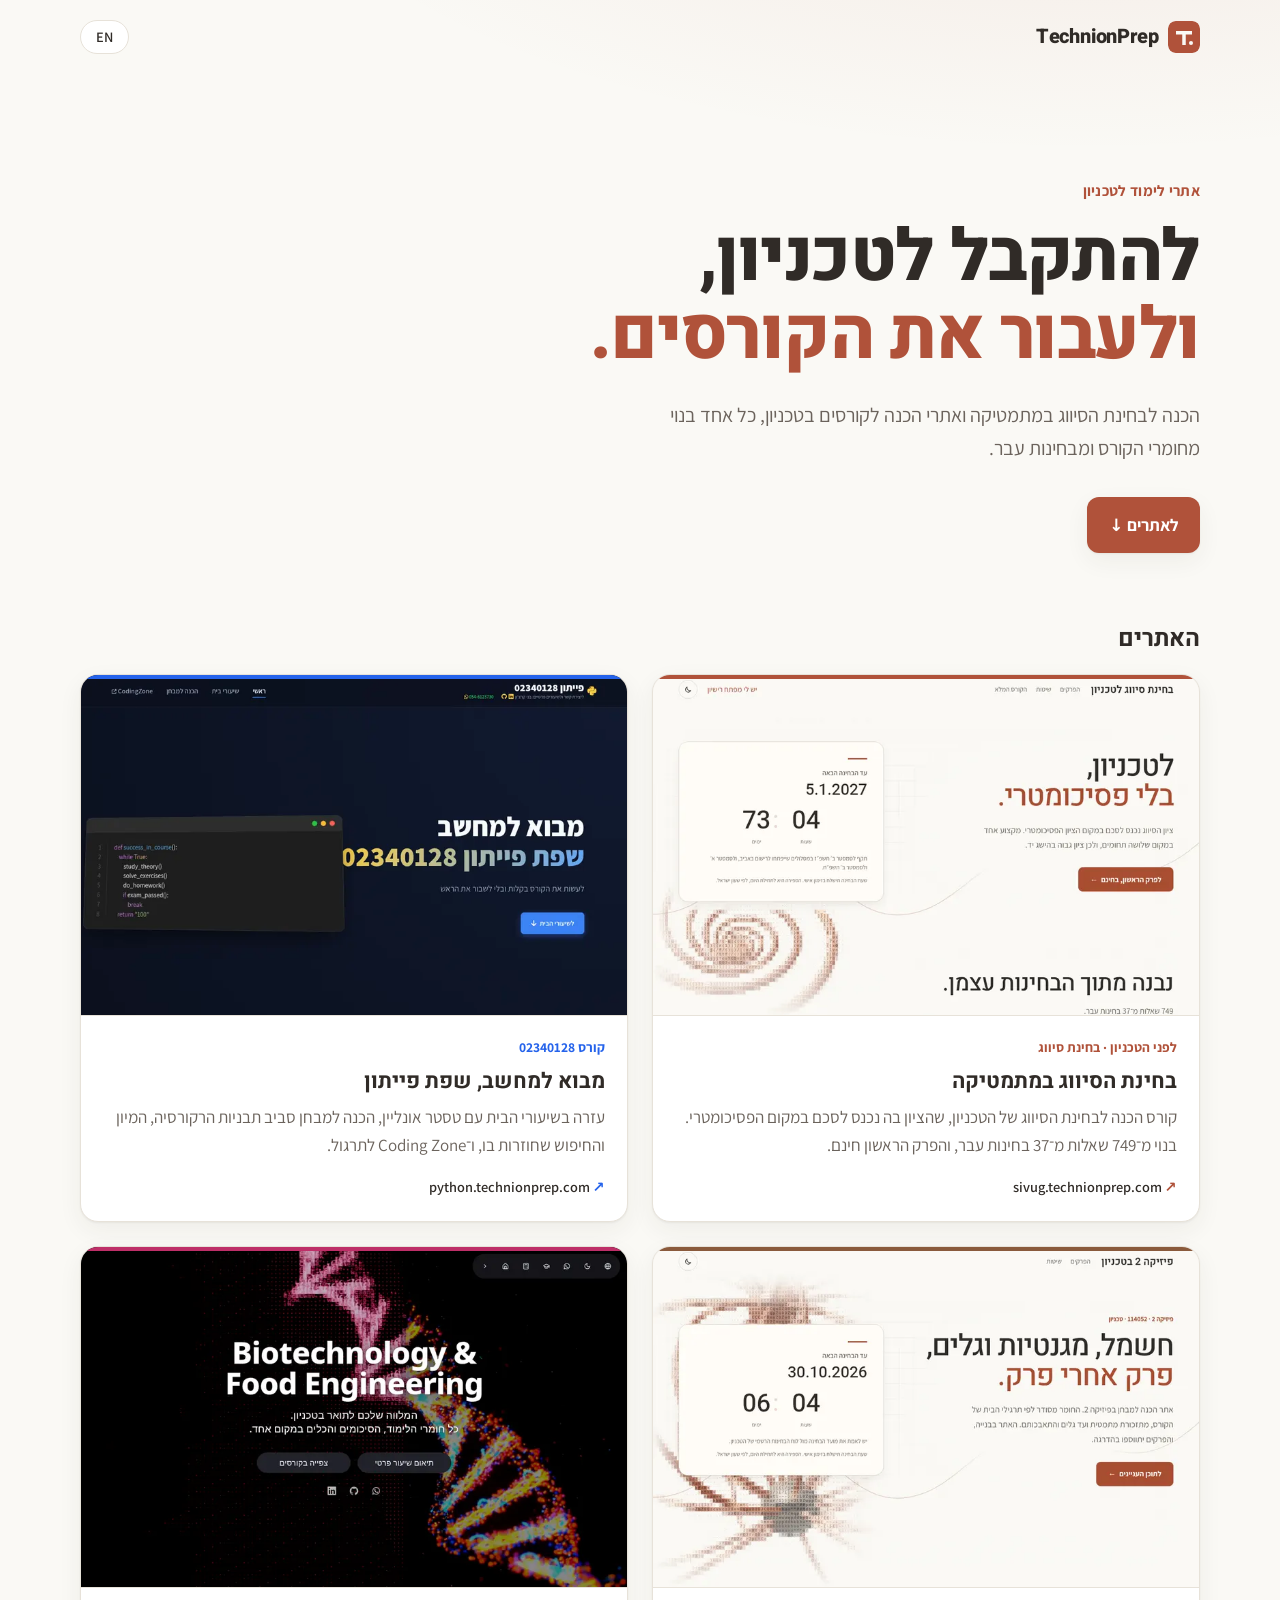
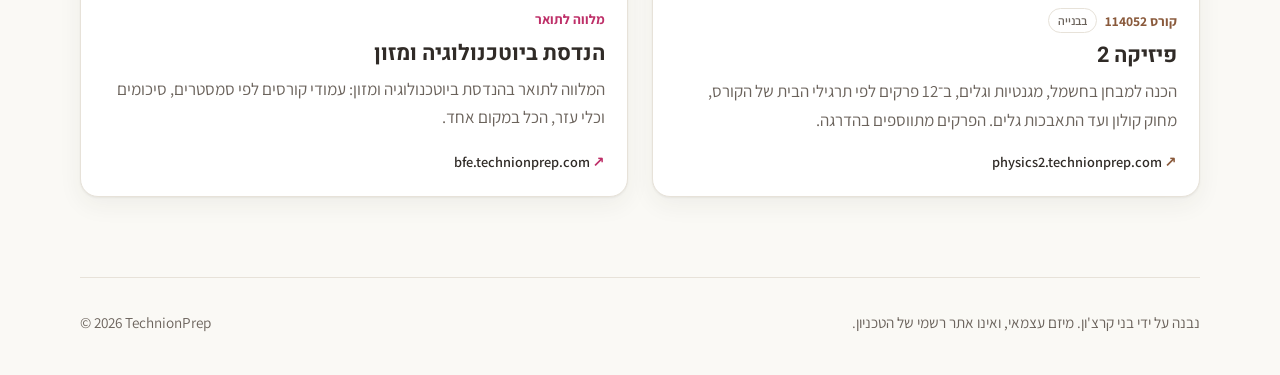
==== index.html @ fe048820 "Add technionprep.com landing page showcasing the subdomain study sites" ====
<!doctype html>
<html lang="he" dir="rtl">
<head>
<meta charset="utf-8">
<meta name="viewport" content="width=device-width, initial-scale=1">
<title>TechnionPrep · אתרי הכנה ללימודים בטכניון</title>
<meta name="description" content="TechnionPrep: אתרי הכנה ולמידה לטכניון. בחינת הסיווג במתמטיקה, מבוא למחשב בפייתון, פיזיקה 2, וחומרי הלימוד של הנדסת ביוטכנולוגיה ומזון.">
<meta name="theme-color" content="#FAF9F5" media="(prefers-color-scheme: light)">
<meta name="theme-color" content="#1C1A18" media="(prefers-color-scheme: dark)">
<link rel="canonical" href="https://technionprep.com/">
<link rel="icon" href="/assets/favicon.svg" type="image/svg+xml">
<link rel="icon" href="/favicon.png" type="image/png" sizes="32x32">
<link rel="apple-touch-icon" href="/assets/apple-touch-icon.png">
<meta property="og:type" content="website">
<meta property="og:site_name" content="TechnionPrep">
<meta property="og:locale" content="he_IL">
<meta property="og:url" content="https://technionprep.com/">
<meta property="og:title" content="TechnionPrep · אתרי הכנה ללימודים בטכניון">
<meta property="og:description" content="בחינת הסיווג, מבוא למחשב בפייתון, פיזיקה 2 והנדסת ביוטכנולוגיה ומזון. כל אתרי ההכנה במקום אחד.">
<meta property="og:image" content="https://technionprep.com/assets/og-image.png">
<meta property="og:image:width" content="1200">
<meta property="og:image:height" content="630">
<meta name="twitter:card" content="summary_large_image">
<link rel="preconnect" href="https://fonts.googleapis.com">
<link rel="preconnect" href="https://fonts.gstatic.com" crossorigin>
<link rel="stylesheet" href="https://fonts.googleapis.com/css2?family=Assistant:wght@400;600;700&family=Heebo:wght@500;700;800&display=swap">
<link rel="stylesheet" href="/assets/style.css">
</head>
<body>
<a class="skip" href="#sites" data-en="Skip to content">דילוג לתוכן</a>

<header class="top wrap">
  <a class="brand" href="/" aria-label="TechnionPrep">
    <img src="/assets/favicon.svg" alt="" width="32" height="32">
    <span>TechnionPrep</span>
  </a>
  <button class="lang" type="button" id="lang" aria-label="Switch to English" data-en-label="עברית">EN</button>
</header>

<main>
  <section class="hero wrap">
    <p class="eyebrow" data-en="Study sites for Technion students">אתרי לימוד לטכניון</p>
    <h1><span data-en="Getting into the Technion,">להתקבל לטכניון,</span> <em data-en="and getting through it.">ולעבור את הקורסים.</em></h1>
    <p class="lead" data-en="Prep for the Technion math classification exam, and study sites for specific courses. Each one is built from the course material and past exams.">הכנה לבחינת הסיווג במתמטיקה ואתרי הכנה לקורסים בטכניון, כל אחד בנוי מחומרי הקורס ומבחינות עבר.</p>
    <a class="cta" href="#sites" data-en="See the sites ↓">לאתרים ↓</a>
  </section>

  <section id="sites" class="wrap" aria-labelledby="sites-title">
    <h2 id="sites-title" class="section-title" data-en="The sites">האתרים</h2>
    <ul class="grid">
      <li class="card" style="--accent:#B0523A">
        <a class="thumb" href="https://sivug.technionprep.com" tabindex="-1" aria-hidden="true"><img src="/assets/shots/sivug.webp" alt="" width="800" height="500" loading="lazy"></a>
        <div class="body">
          <p class="tag" data-en="Before the Technion · Classification exam">לפני הטכניון · בחינת סיווג</p>
          <h3><a href="https://sivug.technionprep.com" data-en="Math classification exam">בחינת הסיווג במתמטיקה</a></h3>
          <p data-en="A prep course for the Technion math classification exam, whose score counts toward admission instead of the psychometric exam. Built from 749 questions across 37 past exams; the first chapter is free.">קורס הכנה לבחינת הסיווג של הטכניון, שהציון בה נכנס לסכם במקום הפסיכומטרי. בנוי מ־749 שאלות מ־37 בחינות עבר, והפרק הראשון חינם.</p>
          <span class="url" dir="ltr">sivug.technionprep.com</span>
        </div>
      </li>
      <li class="card" style="--accent:#2563EB">
        <a class="thumb" href="https://python.technionprep.com" tabindex="-1" aria-hidden="true"><img src="/assets/shots/python.webp" alt="" width="800" height="500" loading="lazy"></a>
        <div class="body">
          <p class="tag" data-en="Course 02340128">קורס 02340128</p>
          <h3><a href="https://python.technionprep.com" data-en="Intro to CS in Python">מבוא למחשב, שפת פייתון</a></h3>
          <p data-en="Homework help with an online homework tester, exam prep built around recurring recursion, sorting and search patterns, and the Coding Zone for practice.">עזרה בשיעורי הבית עם טסטר אונליין, הכנה למבחן סביב תבניות הרקורסיה, המיון והחיפוש שחוזרות בו, ו־Coding Zone לתרגול.</p>
          <span class="url" dir="ltr">python.technionprep.com</span>
        </div>
      </li>
      <li class="card" style="--accent:#8A5A3C">
        <a class="thumb" href="https://physics2.technionprep.com" tabindex="-1" aria-hidden="true"><img src="/assets/shots/physics2.webp" alt="" width="800" height="500" loading="lazy"></a>
        <div class="body">
          <p class="tag"><span data-en="Course 114052">קורס 114052</span> <span class="badge" data-en="In progress">בבנייה</span></p>
          <h3><a href="https://physics2.technionprep.com" data-en="Physics 2">פיזיקה 2</a></h3>
          <p data-en="Exam prep for electricity, magnetism and waves, in 12 chapters that follow the course homework, from Coulomb's law to wave interference. Chapters are being added gradually.">הכנה למבחן בחשמל, מגנטיות וגלים, ב־12 פרקים לפי תרגילי הבית של הקורס, מחוק קולון ועד התאבכות גלים. הפרקים מתווספים בהדרגה.</p>
          <span class="url" dir="ltr">physics2.technionprep.com</span>
        </div>
      </li>
      <li class="card" style="--accent:#BE2F68">
        <a class="thumb" href="https://bfe.technionprep.com" tabindex="-1" aria-hidden="true"><img src="/assets/shots/bfe.webp" alt="" width="800" height="500" loading="lazy"></a>
        <div class="body">
          <p class="tag" data-en="Degree companion">מלווה לתואר</p>
          <h3><a href="https://bfe.technionprep.com" data-en="Biotechnology &amp; Food Engineering">הנדסת ביוטכנולוגיה ומזון</a></h3>
          <p data-en="A companion for the Biotechnology and Food Engineering degree: course pages organized by semester, summaries, and study tools in one place.">המלווה לתואר בהנדסת ביוטכנולוגיה ומזון: עמודי קורסים לפי סמסטרים, סיכומים וכלי עזר, הכל במקום אחד.</p>
          <span class="url" dir="ltr">bfe.technionprep.com</span>
        </div>
      </li>
    </ul>
  </section>
</main>

<footer class="foot wrap">
  <p><span data-en="Built by Beny Karachun.">נבנה על ידי בני קרצ'ון.</span> <span data-en="An independent project, not an official Technion website.">מיזם עצמאי, ואינו אתר רשמי של הטכניון.</span></p>
  <p dir="ltr">© <span id="y">2026</span> TechnionPrep</p>
</footer>

<script src="/assets/lang.js" defer></script>
</body>
</html>
---- assets/style.css ----
:root{
  --bg:#FAF9F5; --surface:#FFFFFF; --ink:#302B27; --muted:#6B635C; --line:#E7E2D9;
  --brand:#B0523A; --brand-ink:#FFFFFF; --shadow:0 1px 2px rgba(48,43,39,.06),0 8px 24px rgba(48,43,39,.06);
  --radius:18px; --max:1120px;
  --font:"Assistant",system-ui,-apple-system,"Segoe UI",Arial,sans-serif;
  --display:"Heebo","Assistant",system-ui,Arial,sans-serif;
  color-scheme:light dark;
}
@media (prefers-color-scheme:dark){
  :root{--bg:#1C1A18;--surface:#262320;--ink:#F1ECE5;--muted:#B3AA9F;--line:#3A3531;--brand:#D9775C;--brand-ink:#1C1A18;
  --shadow:0 1px 2px rgba(0,0,0,.3),0 8px 24px rgba(0,0,0,.25)}
}
*{box-sizing:border-box}
html{scroll-behavior:smooth}
@media (prefers-reduced-motion:reduce){html{scroll-behavior:auto}*{transition:none!important}}
body{margin:0;min-height:100vh;background-repeat:no-repeat;background:var(--bg);color:var(--ink);font:400 1.0625rem/1.65 var(--font);-webkit-font-smoothing:antialiased;
  background-image:radial-gradient(1200px 500px at 85% -10%,color-mix(in srgb,var(--brand) 10%,transparent),transparent 70%)}
img{max-width:100%;display:block}
a{color:inherit}
.wrap{width:min(100% - 2.5rem,var(--max));margin-inline:auto}
.skip{position:absolute;inset-inline-start:1rem;top:-3rem;background:var(--ink);color:var(--bg);padding:.5rem 1rem;border-radius:8px;z-index:10}
.skip:focus{top:1rem}
:focus-visible{outline:3px solid var(--brand);outline-offset:3px;border-radius:6px}

.top{display:flex;align-items:center;justify-content:space-between;padding-block:1.25rem}
.brand{display:inline-flex;align-items:center;gap:.6rem;text-decoration:none;font:800 1.25rem/1 var(--display);letter-spacing:-.01em}
.brand img{border-radius:8px}
.lang{font:600 .9rem/1 var(--font);color:var(--ink);background:var(--surface);border:1px solid var(--line);border-radius:999px;padding:.55rem .95rem;cursor:pointer;min-width:3rem}
.lang:hover{border-color:var(--brand)}

.hero{padding-block:clamp(3rem,9vw,6.5rem) clamp(2.5rem,6vw,4.5rem)}
.eyebrow{margin:0 0 1rem;color:var(--brand);font-weight:700;font-size:.95rem;letter-spacing:.02em}
h1{margin:0;font:800 clamp(2.4rem,6.5vw,4.5rem)/1.08 var(--display);letter-spacing:-.02em;max-width:20ch}
h1 em{font-style:normal;color:var(--brand);display:block}
.lead{margin:1.5rem 0 2rem;max-width:56ch;color:var(--muted);font-size:clamp(1.05rem,2vw,1.25rem)}
.cta{display:inline-flex;align-items:center;gap:.5rem;background:var(--brand);color:var(--brand-ink);text-decoration:none;font-weight:700;padding:.9rem 1.4rem;border-radius:12px;box-shadow:var(--shadow);transition:transform .15s}
.cta:hover{transform:translateY(-2px)}

.section-title{font:700 1.5rem/1.2 var(--display);margin:0 0 1.25rem}
.grid{list-style:none;margin:0;padding:0;display:grid;gap:1.25rem;grid-template-columns:repeat(auto-fill,minmax(min(100%,320px),1fr))}
@media (min-width:900px){.grid{grid-template-columns:repeat(2,1fr);gap:1.5rem}}
.card{position:relative;display:flex;flex-direction:column;background:var(--surface);border:1px solid var(--line);border-radius:var(--radius);overflow:hidden;box-shadow:var(--shadow);transition:transform .2s,border-color .2s}
.card:hover,.card:focus-within{transform:translateY(-3px);border-color:color-mix(in srgb,var(--accent) 55%,var(--line))}
.card::before{content:"";position:absolute;inset-inline:0;top:0;height:4px;background:var(--accent);z-index:1}
.thumb{display:block;aspect-ratio:16/10;overflow:hidden;background:var(--line);border-bottom:1px solid var(--line)}
.thumb img{width:100%;height:100%;object-fit:cover;object-position:top;transition:transform .4s}
.card:hover .thumb img{transform:scale(1.03)}
.body{padding:1.25rem 1.4rem 1.4rem;display:flex;flex-direction:column;gap:.5rem;flex:1}
.tag{margin:0;font-size:.85rem;font-weight:700;color:var(--accent);display:flex;gap:.5rem;align-items:center;flex-wrap:wrap}
@media (prefers-color-scheme:dark){.tag{color:color-mix(in srgb,var(--accent) 70%,white)}}
.badge{font-size:.75rem;font-weight:600;color:var(--muted);border:1px solid var(--line);border-radius:999px;padding:.1rem .55rem}
.card h3{margin:0;font:700 1.35rem/1.3 var(--display)}
.card h3 a{text-decoration:none}
.card h3 a::after{content:"";position:absolute;inset:0;z-index:2}
.card p:not(.tag){margin:0;color:var(--muted)}
.url{margin-top:auto;padding-top:.5rem;font-size:.9rem;font-weight:600;color:var(--ink);align-self:flex-start}
[dir=rtl] .url{align-self:flex-start}
.url::after{content:" ↗";color:var(--accent)}

.foot{margin-top:clamp(3rem,8vw,5rem);padding-block:2rem 2.5rem;border-top:1px solid var(--line);color:var(--muted);font-size:.95rem;display:flex;flex-wrap:wrap;justify-content:space-between;gap:.5rem 2rem}
.foot p{margin:0}
.notfound{min-height:60vh}
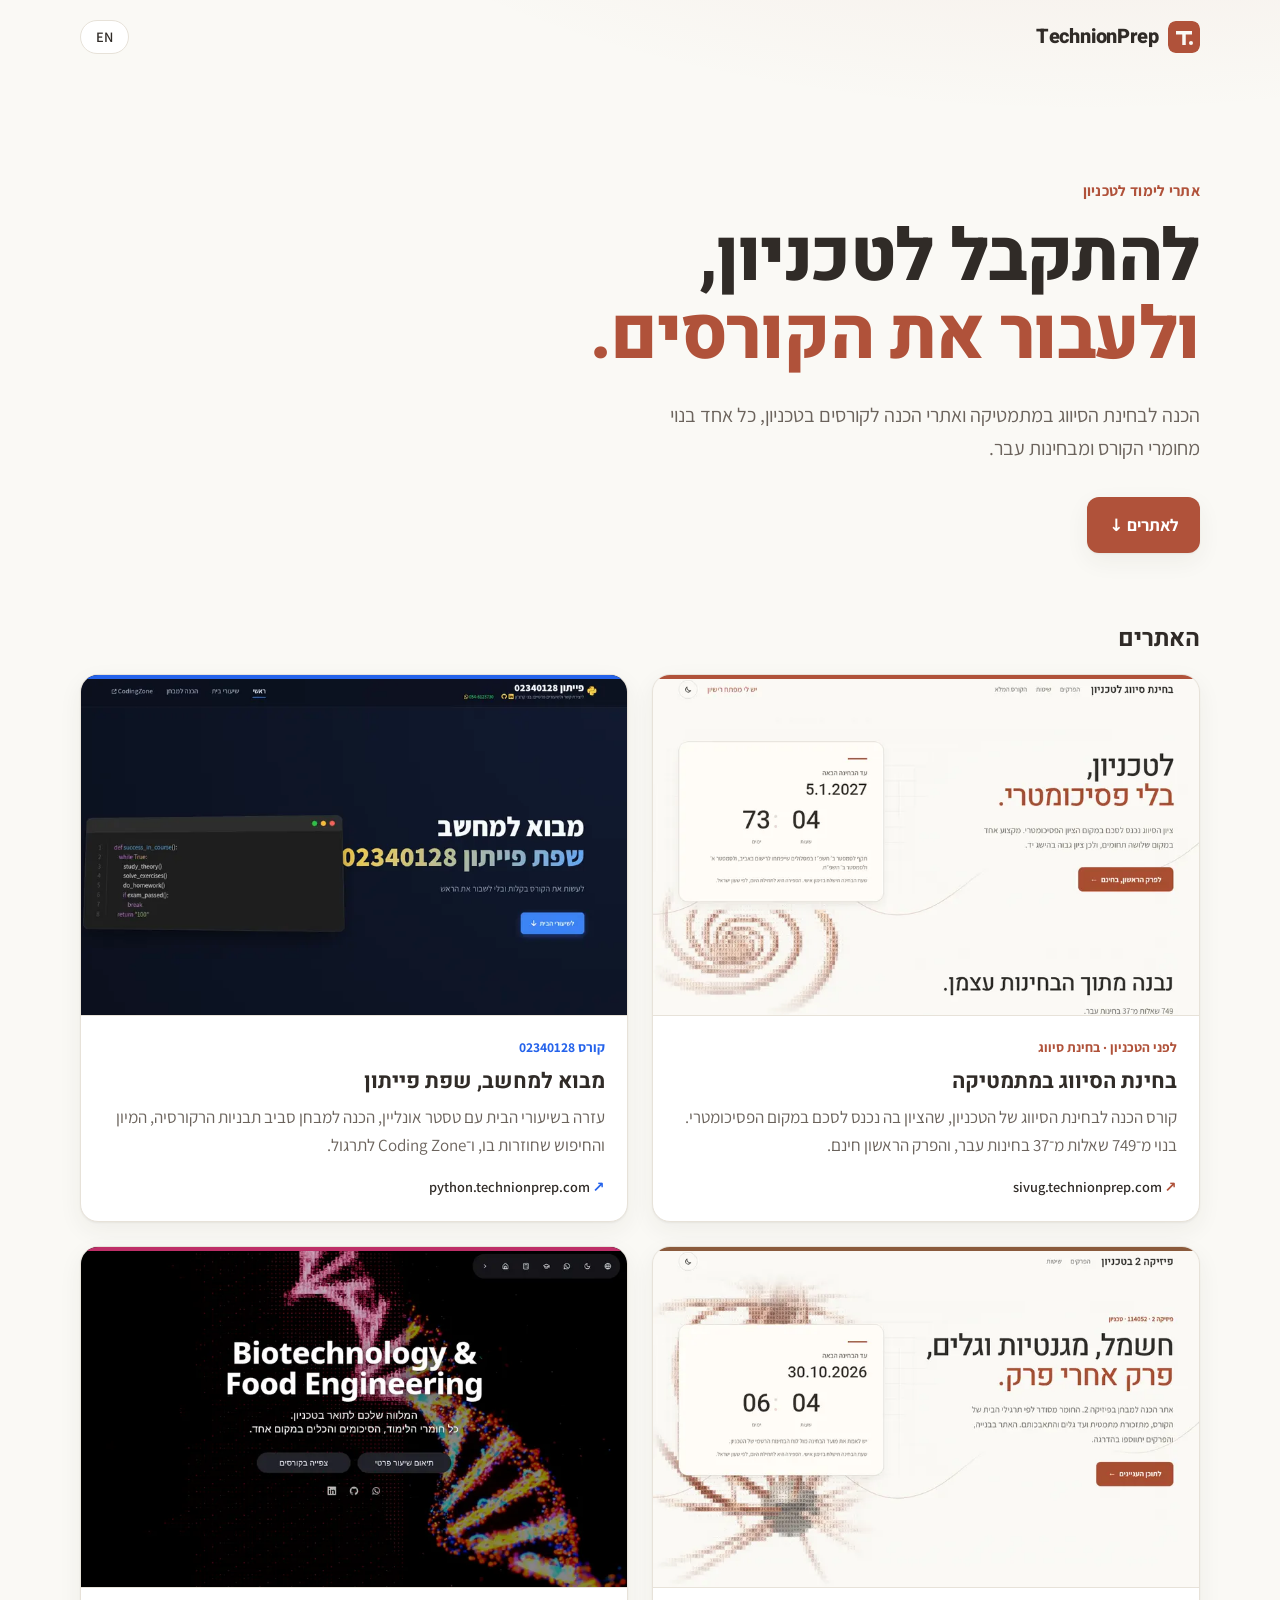
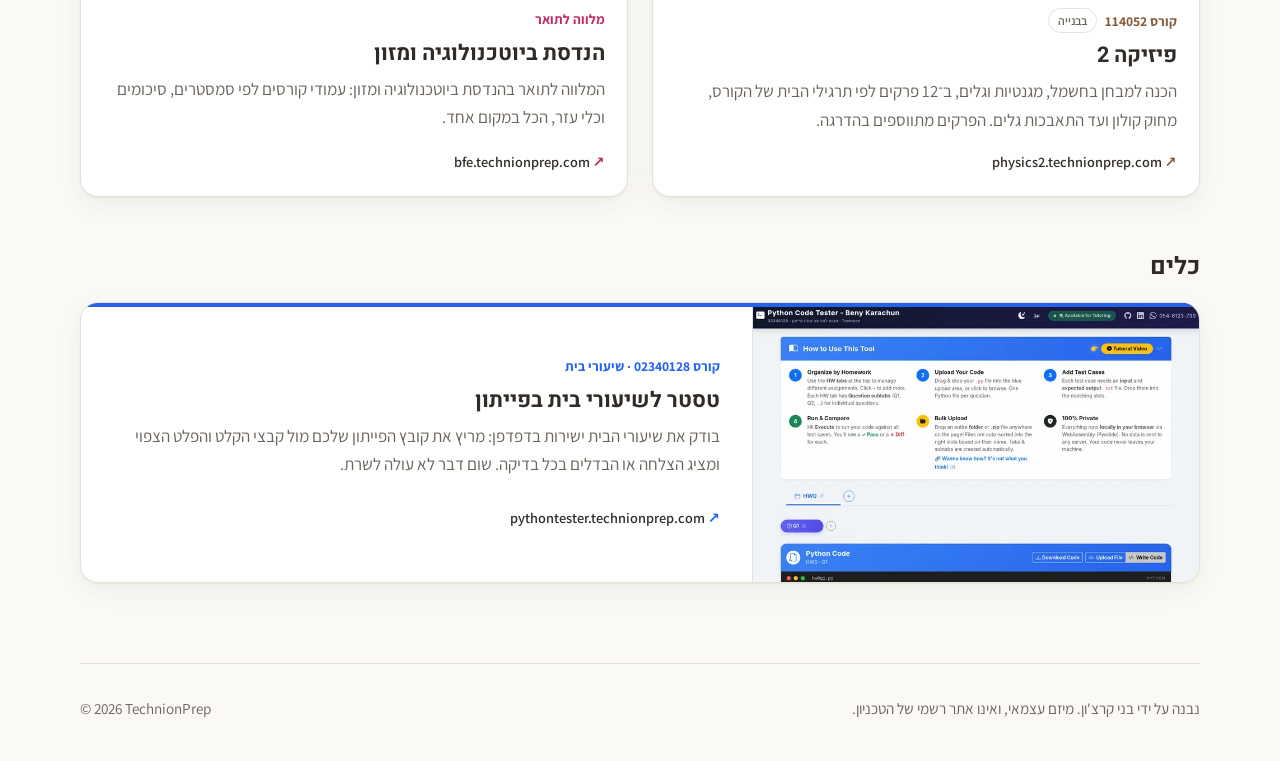
==== commit 66a46b6a: "Add tools section with the Python homework tester" ====
--- a/index.html
+++ b/index.html
@@ -4,7 +4,7 @@
 <meta charset="utf-8">
 <meta name="viewport" content="width=device-width, initial-scale=1">
 <title>TechnionPrep · אתרי הכנה ללימודים בטכניון</title>
-<meta name="description" content="TechnionPrep: אתרי הכנה ולמידה לטכניון. בחינת הסיווג במתמטיקה, מבוא למחשב בפייתון, פיזיקה 2, וחומרי הלימוד של הנדסת ביוטכנולוגיה ומזון.">
+<meta name="description" content="TechnionPrep: אתרי הכנה ולמידה לטכניון. בחינת הסיווג במתמטיקה, מבוא למחשב בפייתון, פיזיקה 2, חומרי הלימוד של הנדסת ביוטכנולוגיה ומזון, וטסטר לשיעורי בית בפייתון.">
 <meta name="theme-color" content="#FAF9F5" media="(prefers-color-scheme: light)">
 <meta name="theme-color" content="#1C1A18" media="(prefers-color-scheme: dark)">
 <link rel="canonical" href="https://technionprep.com/">
@@ -86,6 +86,20 @@
       </li>
     </ul>
   </section>
+  <section id="tools" class="wrap tools" aria-labelledby="tools-title">
+    <h2 id="tools-title" class="section-title" data-en="Tools">כלים</h2>
+    <ul class="grid grid-tools">
+      <li class="card card-wide" style="--accent:#2563EB">
+        <a class="thumb" href="https://pythontester.technionprep.com" tabindex="-1" aria-hidden="true"><img src="/assets/shots/pythontester.webp" alt="" width="800" height="500" loading="lazy"></a>
+        <div class="body">
+          <p class="tag" data-en="Course 02340128 · Homework">קורס 02340128 · שיעורי בית</p>
+          <h3><a href="https://pythontester.technionprep.com" data-en="Python homework tester">טסטר לשיעורי בית בפייתון</a></h3>
+          <p data-en="Checks your homework right in the browser: it runs your .py file against the input and expected-output files and shows a pass or a diff for each test. Nothing is uploaded to a server.">בודק את שיעורי הבית ישירות בדפדפן: מריץ את קובץ הפייתון שלכם מול קבצי הקלט והפלט הצפוי ומציג הצלחה או הבדלים בכל בדיקה. שום דבר לא עולה לשרת.</p>
+          <span class="url" dir="ltr">pythontester.technionprep.com</span>
+        </div>
+      </li>
+    </ul>
+  </section>
 </main>
 
 <footer class="foot wrap">
--- a/assets/style.css
+++ b/assets/style.css
@@ -60,3 +60,11 @@
 .foot{margin-top:clamp(3rem,8vw,5rem);padding-block:2rem 2.5rem;border-top:1px solid var(--line);color:var(--muted);font-size:.95rem;display:flex;flex-wrap:wrap;justify-content:space-between;gap:.5rem 2rem}
 .foot p{margin:0}
 .notfound{min-height:60vh}
+.tools{margin-top:clamp(2.5rem,6vw,3.5rem)}
+.grid-tools{grid-template-columns:1fr}
+@media (min-width:760px){
+  .card-wide{flex-direction:row}
+  .card-wide .thumb{flex:0 0 40%;aspect-ratio:16/10;border-bottom:0;border-inline-start:0;border-inline-end:1px solid var(--line)}
+  .card-wide .body{justify-content:center;padding:1.75rem 2rem}
+  .card-wide .url{margin-top:.75rem}
+}
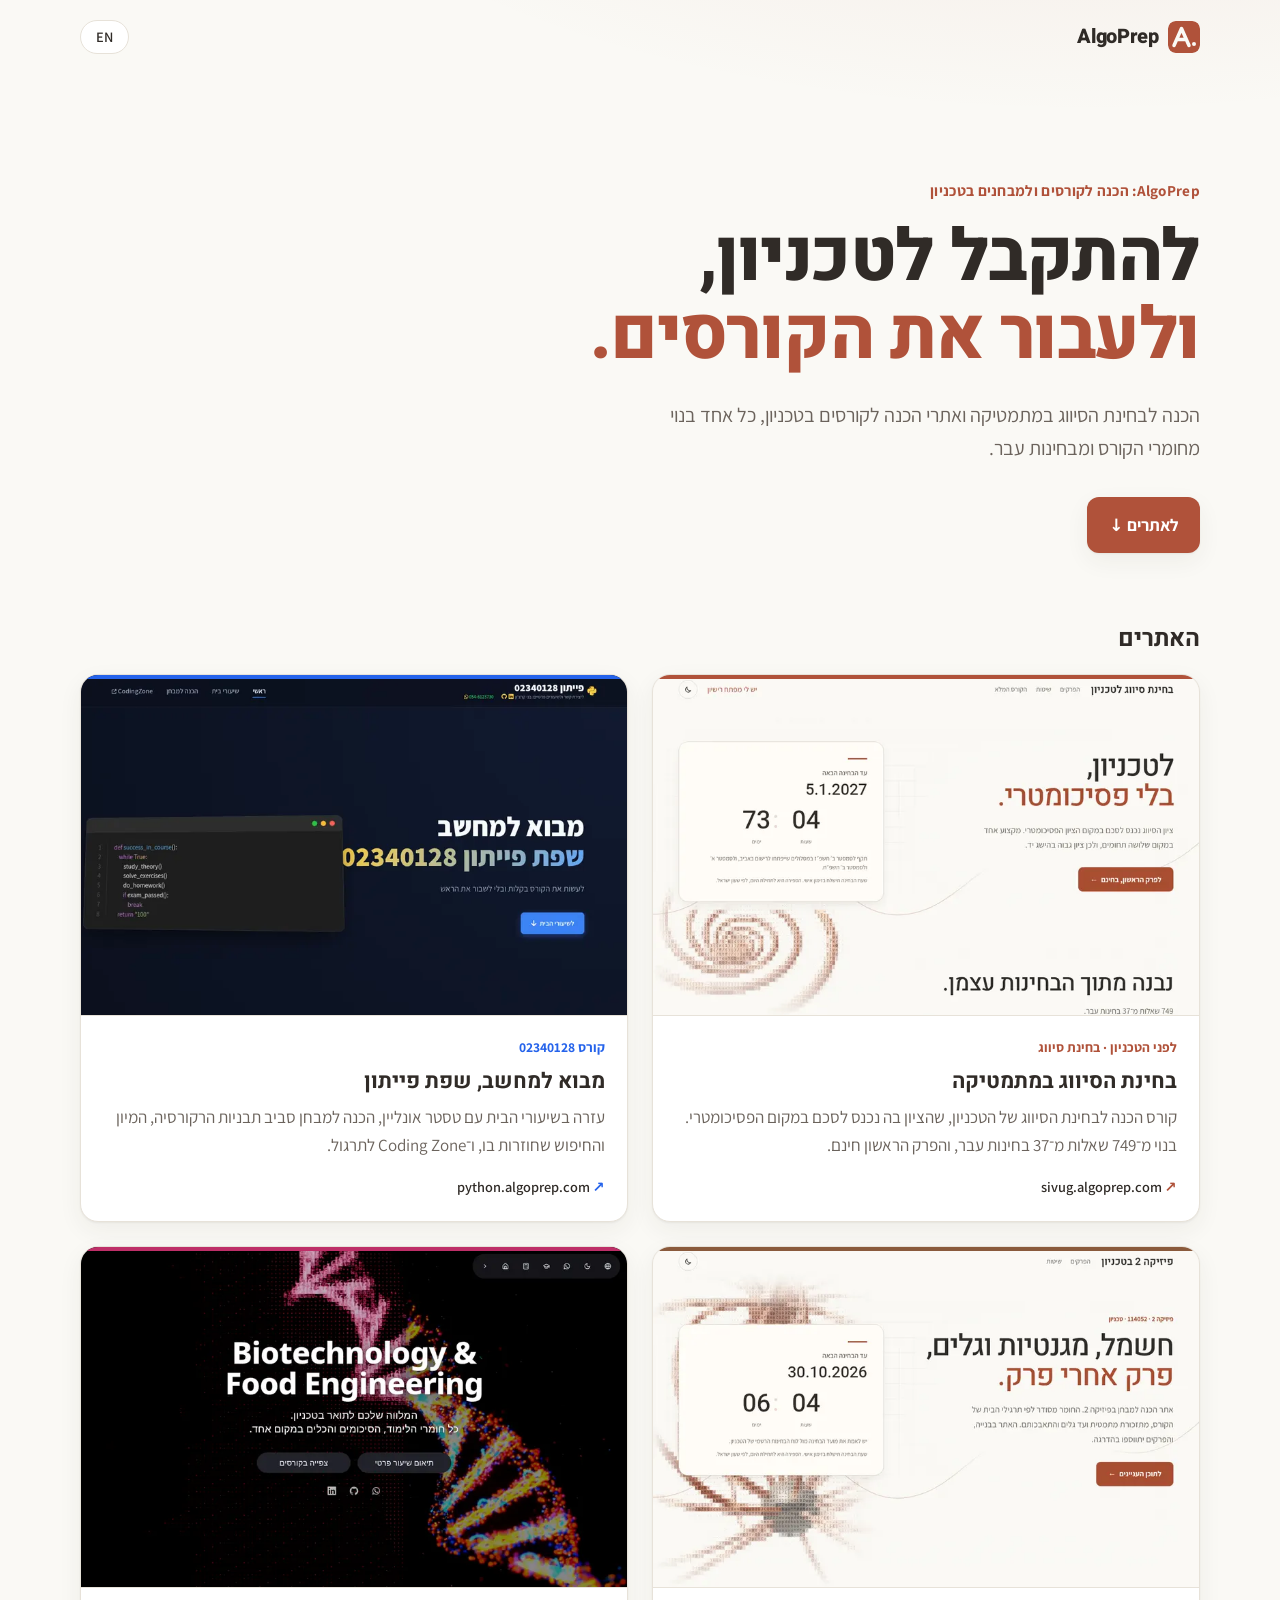
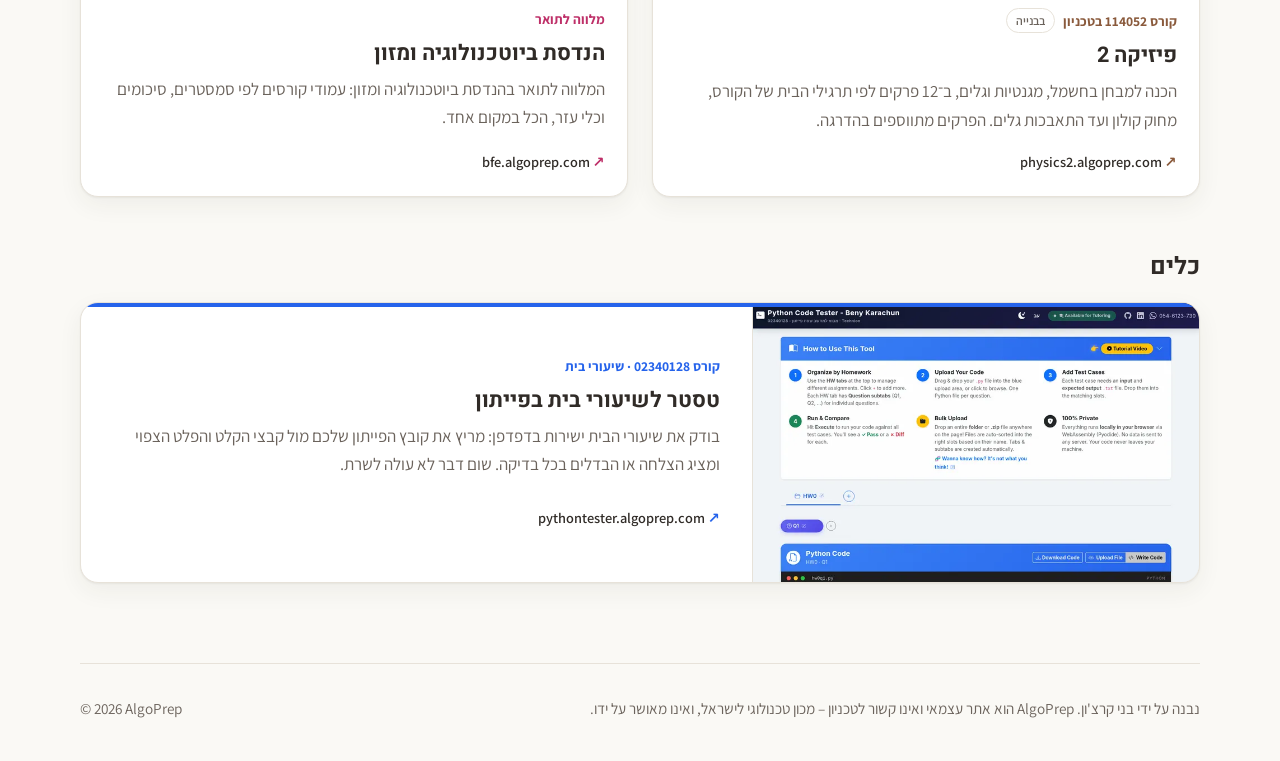
==== commit 3fb94019: "Rebrand to AlgoPrep (algoprep.com): new logo, links, meta, disclaimer" ====
--- a/index.html
+++ b/index.html
@@ -3,21 +3,21 @@
 <head>
 <meta charset="utf-8">
 <meta name="viewport" content="width=device-width, initial-scale=1">
-<title>TechnionPrep · אתרי הכנה ללימודים בטכניון</title>
-<meta name="description" content="TechnionPrep: אתרי הכנה ולמידה לטכניון. בחינת הסיווג במתמטיקה, מבוא למחשב בפייתון, פיזיקה 2, חומרי הלימוד של הנדסת ביוטכנולוגיה ומזון, וטסטר לשיעורי בית בפייתון.">
+<title>AlgoPrep · הכנה לקורסים ולמבחנים בטכניון</title>
+<meta name="description" content="AlgoPrep: אתרי הכנה לקורסים ולמבחנים בטכניון. בחינת הסיווג במתמטיקה, מבוא למחשב בפייתון, פיזיקה 2, חומרי הלימוד של הנדסת ביוטכנולוגיה ומזון, וטסטר לשיעורי בית בפייתון.">
 <meta name="theme-color" content="#FAF9F5" media="(prefers-color-scheme: light)">
 <meta name="theme-color" content="#1C1A18" media="(prefers-color-scheme: dark)">
-<link rel="canonical" href="https://technionprep.com/">
+<link rel="canonical" href="https://algoprep.com/">
 <link rel="icon" href="/assets/favicon.svg" type="image/svg+xml">
 <link rel="icon" href="/favicon.png" type="image/png" sizes="32x32">
 <link rel="apple-touch-icon" href="/assets/apple-touch-icon.png">
 <meta property="og:type" content="website">
-<meta property="og:site_name" content="TechnionPrep">
+<meta property="og:site_name" content="AlgoPrep">
 <meta property="og:locale" content="he_IL">
-<meta property="og:url" content="https://technionprep.com/">
-<meta property="og:title" content="TechnionPrep · אתרי הכנה ללימודים בטכניון">
+<meta property="og:url" content="https://algoprep.com/">
+<meta property="og:title" content="AlgoPrep · הכנה לקורסים ולמבחנים בטכניון">
 <meta property="og:description" content="בחינת הסיווג, מבוא למחשב בפייתון, פיזיקה 2 והנדסת ביוטכנולוגיה ומזון. כל אתרי ההכנה במקום אחד.">
-<meta property="og:image" content="https://technionprep.com/assets/og-image.png">
+<meta property="og:image" content="https://algoprep.com/assets/og-image.png">
 <meta property="og:image:width" content="1200">
 <meta property="og:image:height" content="630">
 <meta name="twitter:card" content="summary_large_image">
@@ -30,16 +30,16 @@
 <a class="skip" href="#sites" data-en="Skip to content">דילוג לתוכן</a>
 
 <header class="top wrap">
-  <a class="brand" href="/" aria-label="TechnionPrep">
+  <a class="brand" href="/" aria-label="AlgoPrep">
     <img src="/assets/favicon.svg" alt="" width="32" height="32">
-    <span>TechnionPrep</span>
+    <span>AlgoPrep</span>
   </a>
   <button class="lang" type="button" id="lang" aria-label="Switch to English" data-en-label="עברית">EN</button>
 </header>
 
 <main>
   <section class="hero wrap">
-    <p class="eyebrow" data-en="Study sites for Technion students">אתרי לימוד לטכניון</p>
+    <p class="eyebrow" data-en="AlgoPrep: prep for Technion courses and exams">AlgoPrep: הכנה לקורסים ולמבחנים בטכניון</p>
     <h1><span data-en="Getting into the Technion,">להתקבל לטכניון,</span> <em data-en="and getting through it.">ולעבור את הקורסים.</em></h1>
     <p class="lead" data-en="Prep for the Technion math classification exam, and study sites for specific courses. Each one is built from the course material and past exams.">הכנה לבחינת הסיווג במתמטיקה ואתרי הכנה לקורסים בטכניון, כל אחד בנוי מחומרי הקורס ומבחינות עבר.</p>
     <a class="cta" href="#sites" data-en="See the sites ↓">לאתרים ↓</a>
@@ -49,39 +49,39 @@
     <h2 id="sites-title" class="section-title" data-en="The sites">האתרים</h2>
     <ul class="grid">
       <li class="card" style="--accent:#B0523A">
-        <a class="thumb" href="https://sivug.technionprep.com" tabindex="-1" aria-hidden="true"><img src="/assets/shots/sivug.webp" alt="" width="800" height="500" loading="lazy"></a>
+        <a class="thumb" href="https://sivug.algoprep.com" tabindex="-1" aria-hidden="true"><img src="/assets/shots/sivug.webp" alt="" width="800" height="500" loading="lazy"></a>
         <div class="body">
           <p class="tag" data-en="Before the Technion · Classification exam">לפני הטכניון · בחינת סיווג</p>
-          <h3><a href="https://sivug.technionprep.com" data-en="Math classification exam">בחינת הסיווג במתמטיקה</a></h3>
+          <h3><a href="https://sivug.algoprep.com" data-en="Math classification exam">בחינת הסיווג במתמטיקה</a></h3>
           <p data-en="A prep course for the Technion math classification exam, whose score counts toward admission instead of the psychometric exam. Built from 749 questions across 37 past exams; the first chapter is free.">קורס הכנה לבחינת הסיווג של הטכניון, שהציון בה נכנס לסכם במקום הפסיכומטרי. בנוי מ־749 שאלות מ־37 בחינות עבר, והפרק הראשון חינם.</p>
-          <span class="url" dir="ltr">sivug.technionprep.com</span>
+          <span class="url" dir="ltr">sivug.algoprep.com</span>
         </div>
       </li>
       <li class="card" style="--accent:#2563EB">
-        <a class="thumb" href="https://python.technionprep.com" tabindex="-1" aria-hidden="true"><img src="/assets/shots/python.webp" alt="" width="800" height="500" loading="lazy"></a>
+        <a class="thumb" href="https://python.algoprep.com" tabindex="-1" aria-hidden="true"><img src="/assets/shots/python.webp" alt="" width="800" height="500" loading="lazy"></a>
         <div class="body">
           <p class="tag" data-en="Course 02340128">קורס 02340128</p>
-          <h3><a href="https://python.technionprep.com" data-en="Intro to CS in Python">מבוא למחשב, שפת פייתון</a></h3>
+          <h3><a href="https://python.algoprep.com" data-en="Intro to CS in Python">מבוא למחשב, שפת פייתון</a></h3>
           <p data-en="Homework help with an online homework tester, exam prep built around recurring recursion, sorting and search patterns, and the Coding Zone for practice.">עזרה בשיעורי הבית עם טסטר אונליין, הכנה למבחן סביב תבניות הרקורסיה, המיון והחיפוש שחוזרות בו, ו־Coding Zone לתרגול.</p>
-          <span class="url" dir="ltr">python.technionprep.com</span>
+          <span class="url" dir="ltr">python.algoprep.com</span>
         </div>
       </li>
       <li class="card" style="--accent:#8A5A3C">
-        <a class="thumb" href="https://physics2.technionprep.com" tabindex="-1" aria-hidden="true"><img src="/assets/shots/physics2.webp" alt="" width="800" height="500" loading="lazy"></a>
+        <a class="thumb" href="https://physics2.algoprep.com" tabindex="-1" aria-hidden="true"><img src="/assets/shots/physics2.webp" alt="" width="800" height="500" loading="lazy"></a>
         <div class="body">
-          <p class="tag"><span data-en="Course 114052">קורס 114052</span> <span class="badge" data-en="In progress">בבנייה</span></p>
-          <h3><a href="https://physics2.technionprep.com" data-en="Physics 2">פיזיקה 2</a></h3>
+          <p class="tag"><span data-en="Technion course 114052">קורס 114052 בטכניון</span> <span class="badge" data-en="In progress">בבנייה</span></p>
+          <h3><a href="https://physics2.algoprep.com" data-en="Physics 2">פיזיקה 2</a></h3>
           <p data-en="Exam prep for electricity, magnetism and waves, in 12 chapters that follow the course homework, from Coulomb's law to wave interference. Chapters are being added gradually.">הכנה למבחן בחשמל, מגנטיות וגלים, ב־12 פרקים לפי תרגילי הבית של הקורס, מחוק קולון ועד התאבכות גלים. הפרקים מתווספים בהדרגה.</p>
-          <span class="url" dir="ltr">physics2.technionprep.com</span>
+          <span class="url" dir="ltr">physics2.algoprep.com</span>
         </div>
       </li>
       <li class="card" style="--accent:#BE2F68">
-        <a class="thumb" href="https://bfe.technionprep.com" tabindex="-1" aria-hidden="true"><img src="/assets/shots/bfe.webp" alt="" width="800" height="500" loading="lazy"></a>
+        <a class="thumb" href="https://bfe.algoprep.com" tabindex="-1" aria-hidden="true"><img src="/assets/shots/bfe.webp" alt="" width="800" height="500" loading="lazy"></a>
         <div class="body">
           <p class="tag" data-en="Degree companion">מלווה לתואר</p>
-          <h3><a href="https://bfe.technionprep.com" data-en="Biotechnology &amp; Food Engineering">הנדסת ביוטכנולוגיה ומזון</a></h3>
+          <h3><a href="https://bfe.algoprep.com" data-en="Biotechnology &amp; Food Engineering">הנדסת ביוטכנולוגיה ומזון</a></h3>
           <p data-en="A companion for the Biotechnology and Food Engineering degree: course pages organized by semester, summaries, and study tools in one place.">המלווה לתואר בהנדסת ביוטכנולוגיה ומזון: עמודי קורסים לפי סמסטרים, סיכומים וכלי עזר, הכל במקום אחד.</p>
-          <span class="url" dir="ltr">bfe.technionprep.com</span>
+          <span class="url" dir="ltr">bfe.algoprep.com</span>
         </div>
       </li>
     </ul>
@@ -90,12 +90,12 @@
     <h2 id="tools-title" class="section-title" data-en="Tools">כלים</h2>
     <ul class="grid grid-tools">
       <li class="card card-wide" style="--accent:#2563EB">
-        <a class="thumb" href="https://pythontester.technionprep.com" tabindex="-1" aria-hidden="true"><img src="/assets/shots/pythontester.webp" alt="" width="800" height="500" loading="lazy"></a>
+        <a class="thumb" href="https://pythontester.algoprep.com" tabindex="-1" aria-hidden="true"><img src="/assets/shots/pythontester.webp" alt="" width="800" height="500" loading="lazy"></a>
         <div class="body">
           <p class="tag" data-en="Course 02340128 · Homework">קורס 02340128 · שיעורי בית</p>
-          <h3><a href="https://pythontester.technionprep.com" data-en="Python homework tester">טסטר לשיעורי בית בפייתון</a></h3>
+          <h3><a href="https://pythontester.algoprep.com" data-en="Python homework tester">טסטר לשיעורי בית בפייתון</a></h3>
           <p data-en="Checks your homework right in the browser: it runs your .py file against the input and expected-output files and shows a pass or a diff for each test. Nothing is uploaded to a server.">בודק את שיעורי הבית ישירות בדפדפן: מריץ את קובץ הפייתון שלכם מול קבצי הקלט והפלט הצפוי ומציג הצלחה או הבדלים בכל בדיקה. שום דבר לא עולה לשרת.</p>
-          <span class="url" dir="ltr">pythontester.technionprep.com</span>
+          <span class="url" dir="ltr">pythontester.algoprep.com</span>
         </div>
       </li>
     </ul>
@@ -103,8 +103,8 @@
 </main>
 
 <footer class="foot wrap">
-  <p><span data-en="Built by Beny Karachun.">נבנה על ידי בני קרצ'ון.</span> <span data-en="An independent project, not an official Technion website.">מיזם עצמאי, ואינו אתר רשמי של הטכניון.</span></p>
-  <p dir="ltr">© <span id="y">2026</span> TechnionPrep</p>
+  <p><span data-en="Built by Beny Karachun.">נבנה על ידי בני קרצ'ון.</span> <span data-en="AlgoPrep is an independent website and is not affiliated with or endorsed by the Technion – Israel Institute of Technology.">AlgoPrep הוא אתר עצמאי ואינו קשור לטכניון – מכון טכנולוגי לישראל, ואינו מאושר על ידו.</span></p>
+  <p dir="ltr">© <span id="y">2026</span> AlgoPrep</p>
 </footer>
 
 <script src="/assets/lang.js" defer></script>
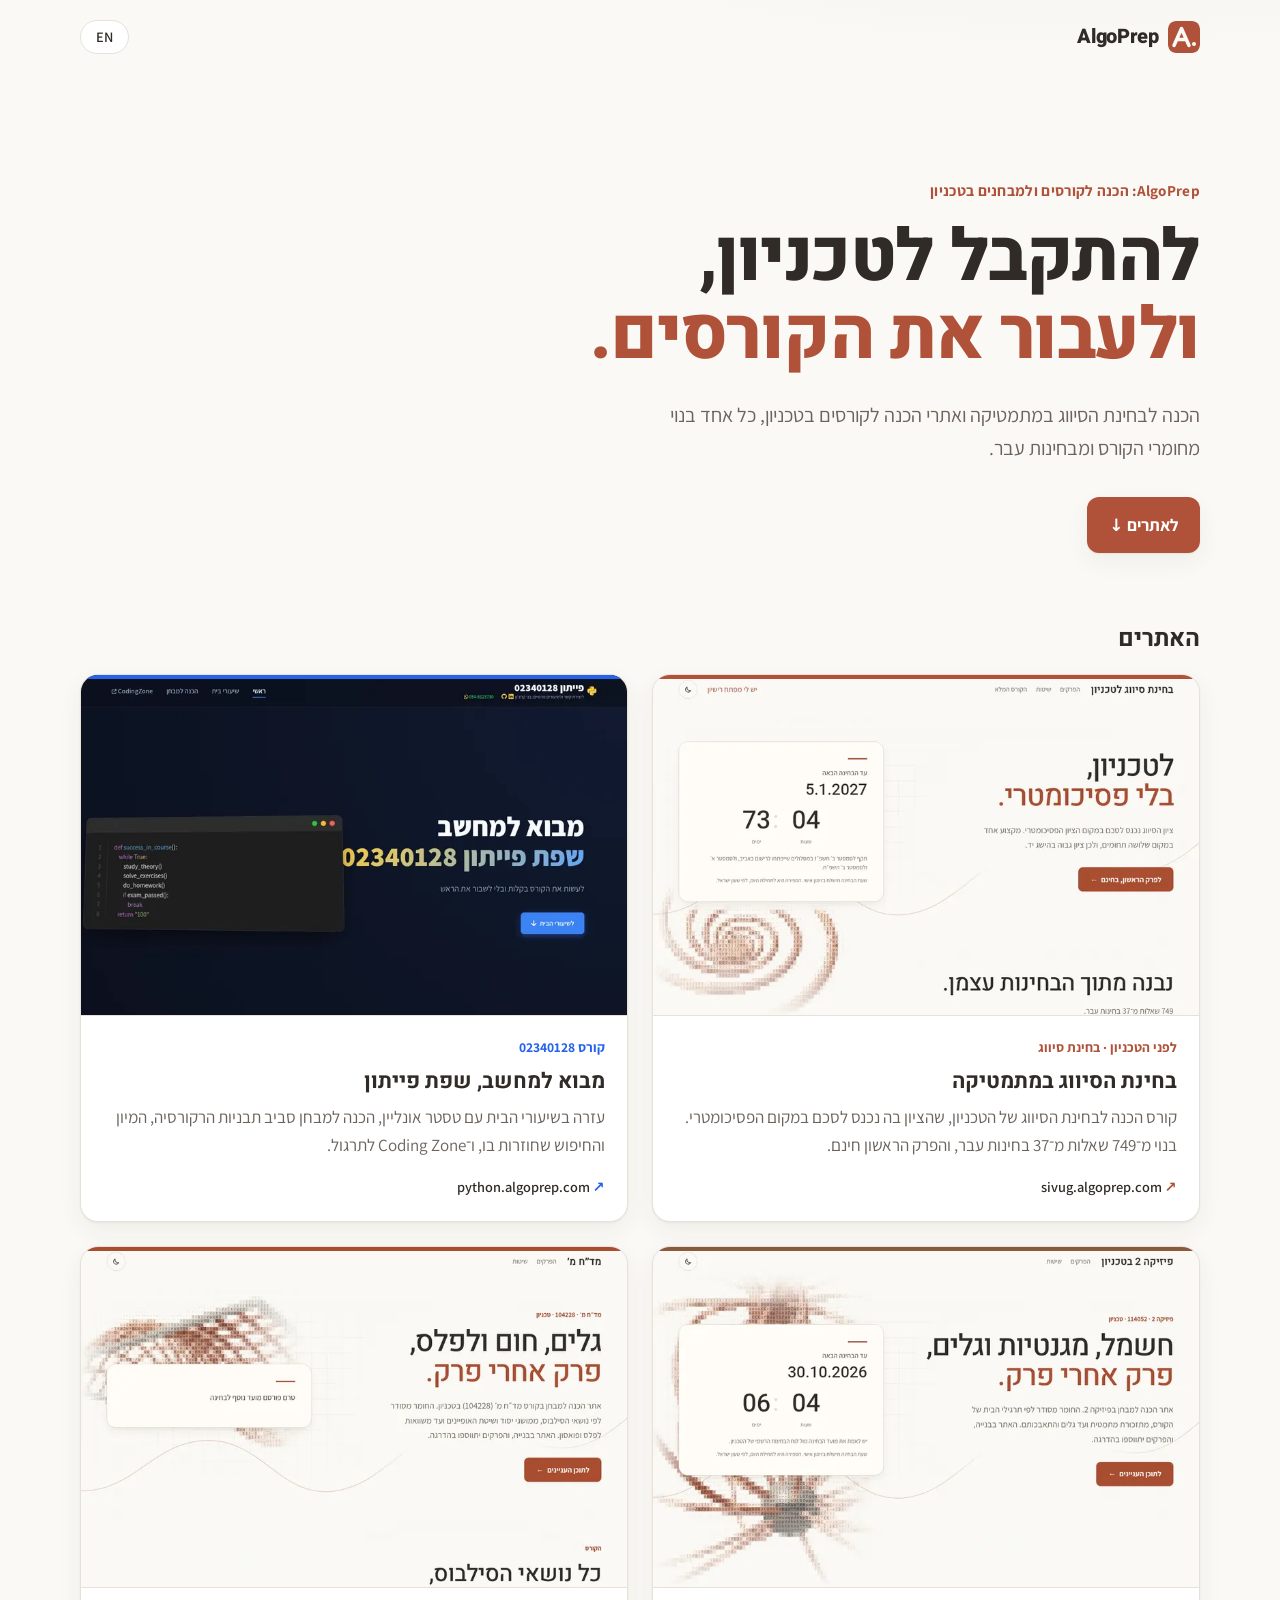
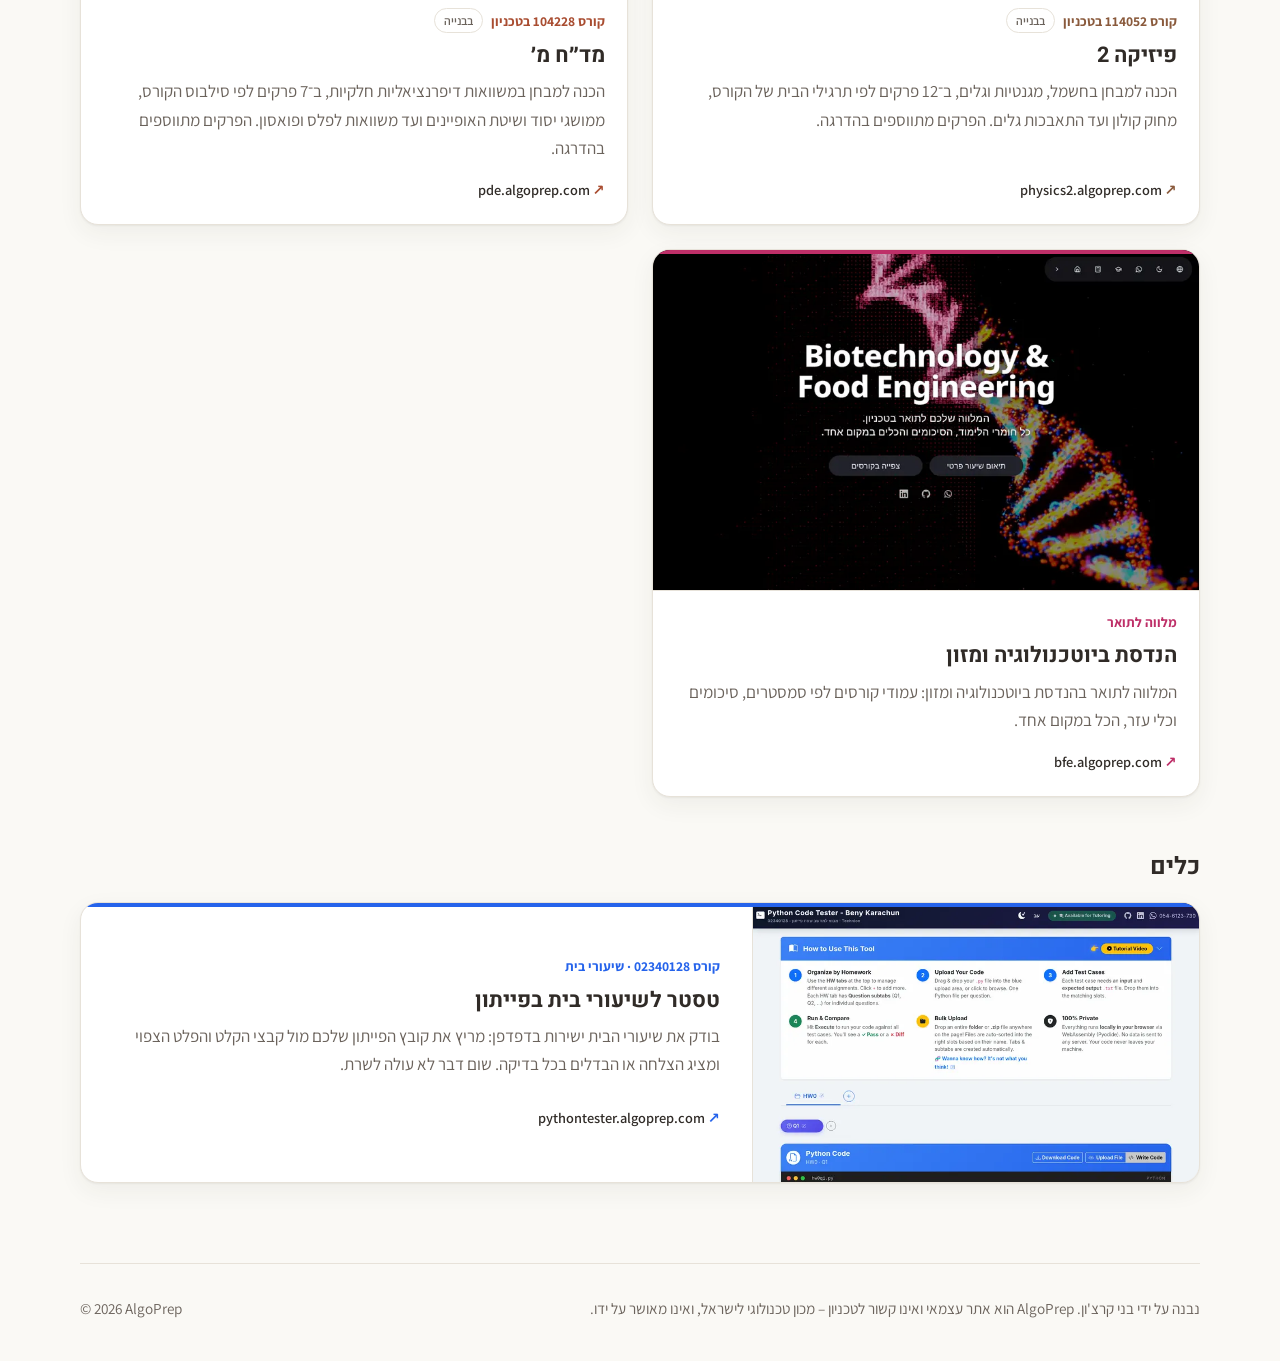
==== commit 8f70437a: "Add PDE (מד״ח מ׳, 104228) course card linking to pde.algoprep.com" ====
--- a/index.html
+++ b/index.html
@@ -75,6 +75,15 @@
           <span class="url" dir="ltr">physics2.algoprep.com</span>
         </div>
       </li>
+      <li class="card" style="--accent:#A94D31">
+        <a class="thumb" href="https://pde.algoprep.com" tabindex="-1" aria-hidden="true"><img src="/assets/shots/pde.webp" alt="" width="800" height="500" loading="lazy"></a>
+        <div class="body">
+          <p class="tag"><span data-en="Technion course 104228">קורס 104228 בטכניון</span> <span class="badge" data-en="In progress">בבנייה</span></p>
+          <h3><a href="https://pde.algoprep.com" data-en="Partial Differential Equations">מד״ח מ׳</a></h3>
+          <p data-en="Exam prep for partial differential equations, in 7 chapters that follow the course syllabus, from basic concepts and the method of characteristics to the Laplace and Poisson equations. Chapters are being added gradually.">הכנה למבחן במשוואות דיפרנציאליות חלקיות, ב־7 פרקים לפי סילבוס הקורס, ממושגי יסוד ושיטת האופיינים ועד משוואות לפלס ופואסון. הפרקים מתווספים בהדרגה.</p>
+          <span class="url" dir="ltr">pde.algoprep.com</span>
+        </div>
+      </li>
       <li class="card" style="--accent:#BE2F68">
         <a class="thumb" href="https://bfe.algoprep.com" tabindex="-1" aria-hidden="true"><img src="/assets/shots/bfe.webp" alt="" width="800" height="500" loading="lazy"></a>
         <div class="body">
